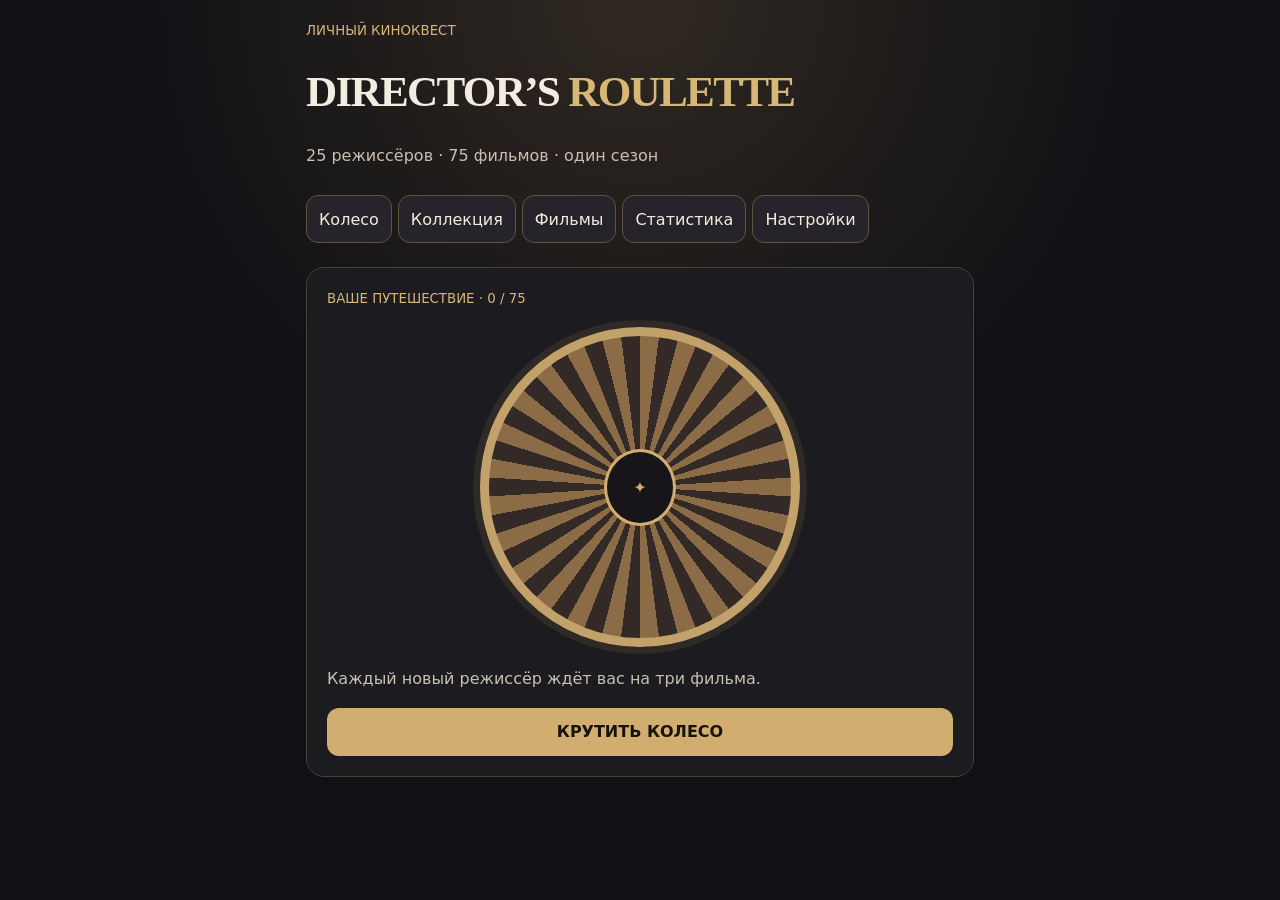
==== app/src/main/assets/index.html @ 2c606062 "Initial Director’s Roulette Android project" ====
<!doctype html><html lang="ru"><head><meta charset="utf-8"><meta name="viewport" content="width=device-width,initial-scale=1,viewport-fit=cover"><title>Director’s Roulette</title><link rel="stylesheet" href="style.css"></head><body><main><header><small>ЛИЧНЫЙ КИНОКВЕСТ</small><h1>DIRECTOR’S <em>ROULETTE</em></h1><p>25 режиссёров · 75 фильмов · один сезон</p></header><nav><button data-page="home">Колесо</button><button data-page="collection">Коллекция</button><button data-page="library">Фильмы</button><button data-page="stats">Статистика</button><button data-page="settings">Настройки</button></nav><section id="content"></section></main><script src="engine.js"></script><script src="app.js"></script></body></html>
---- app/src/main/assets/style.css ----
:root{color-scheme:dark;font:16px system-ui;background:#101015;color:#f3ece0}*{box-sizing:border-box}body{margin:0;background:radial-gradient(circle at top,#302921,#101015 48%)}main{max-width:700px;margin:auto;padding:20px 16px 60px}h1{font-family:Georgia,serif;font-size:clamp(1.7rem,7vw,2.7rem);line-height:1.1;letter-spacing:-.04em}em,small{color:#d6b778}em{font-style:normal}p{color:#c9c0b2;line-height:1.55}nav{display:flex;gap:6px;overflow-x:auto;padding:10px 0}button,select{font:inherit;color:inherit;background:#27232a;border:1px solid #625341;border-radius:12px;padding:12px;min-height:48px}button{cursor:pointer}button:disabled{opacity:.45}button.primary{background:#d1ad70;color:#17120c;font-weight:700;width:100%;border:0}.card{padding:20px;border:1px solid #4a4035;background:#1c1b20;border-radius:18px;margin:14px 0}.film{padding:16px 0;border-top:1px solid #453d34}.film button{margin:6px 6px 0 0}.wheel{width:min(76vw,320px);aspect-ratio:1;border-radius:50%;margin:20px auto;border:9px solid #c3a16a;background:repeating-conic-gradient(#8c6c46 0deg 7.2deg,#332a28 7.2deg 14.4deg);box-shadow:0 0 0 7px #302a27;display:grid;place-items:center}.wheel span{background:#17151a;border:3px solid #d1ad70;border-radius:50%;padding:26px;color:#d1ad70}h2,h3{font-family:Georgia,serif}label{display:block;margin:14px 0}input[type=file]{max-width:100%}
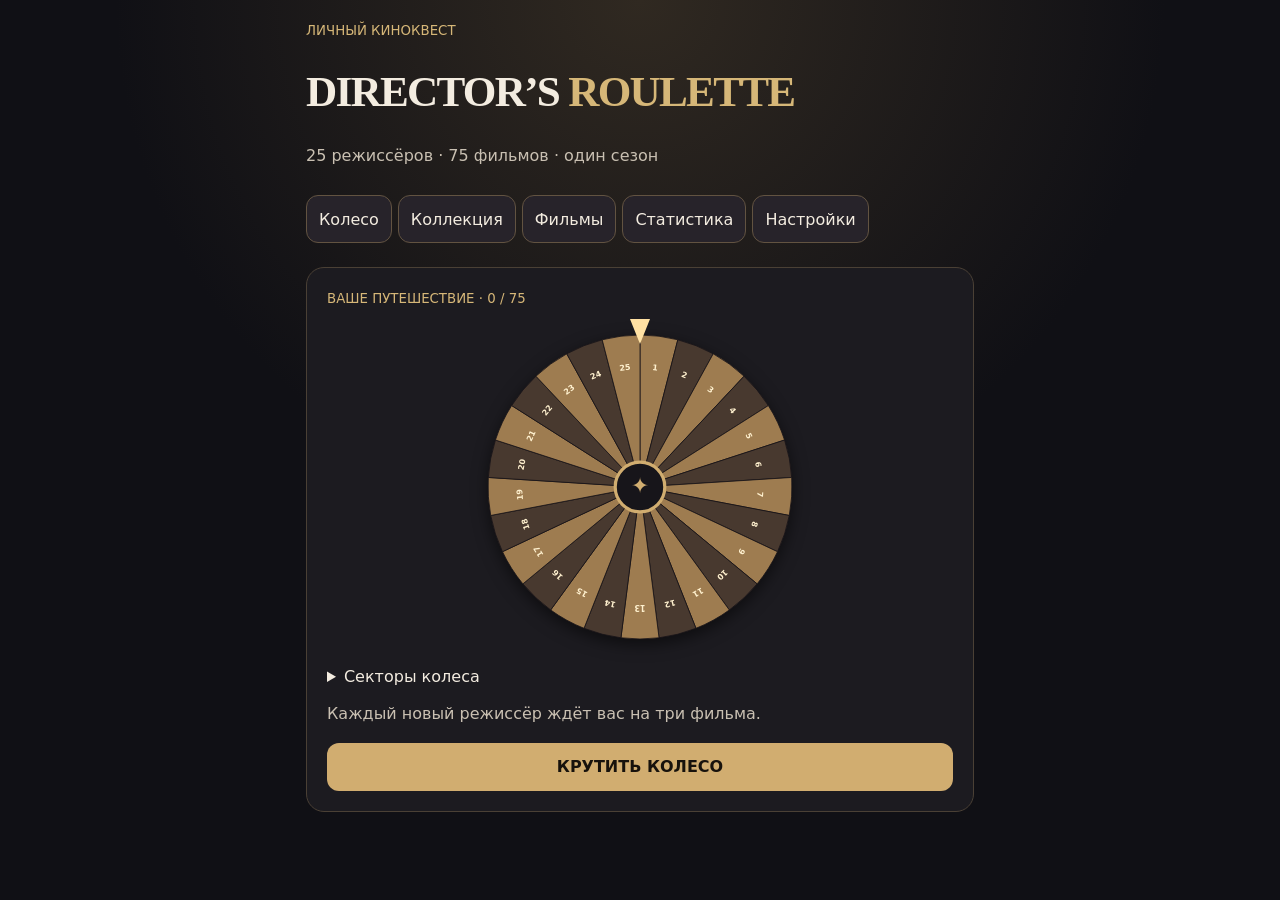
==== commit 04063594: "Align wheel with saved draw and expand collection" ====
--- a/app/src/main/assets/index.html
+++ b/app/src/main/assets/index.html
@@ -1 +1 @@
-<!doctype html><html lang="ru"><head><meta charset="utf-8"><meta name="viewport" content="width=device-width,initial-scale=1,viewport-fit=cover"><title>Director’s Roulette</title><link rel="stylesheet" href="style.css"></head><body><main><header><small>ЛИЧНЫЙ КИНОКВЕСТ</small><h1>DIRECTOR’S <em>ROULETTE</em></h1><p>25 режиссёров · 75 фильмов · один сезон</p></header><nav><button data-page="home">Колесо</button><button data-page="collection">Коллекция</button><button data-page="library">Фильмы</button><button data-page="stats">Статистика</button><button data-page="settings">Настройки</button></nav><section id="content"></section></main><script src="engine.js"></script><script src="app.js"></script></body></html>
+<!doctype html><html lang="ru"><head><meta charset="utf-8"><meta name="viewport" content="width=device-width,initial-scale=1,viewport-fit=cover"><title>Director’s Roulette</title><link rel="stylesheet" href="style.css"></head><body><main><header><small>ЛИЧНЫЙ КИНОКВЕСТ</small><h1>DIRECTOR’S <em>ROULETTE</em></h1><p>25 режиссёров · 75 фильмов · один сезон</p></header><nav><button data-page="home">Колесо</button><button data-page="collection">Коллекция</button><button data-page="library">Фильмы</button><button data-page="stats">Статистика</button><button data-page="settings">Настройки</button></nav><section id="content"></section></main><script src="engine.js"></script><script src="wheel.js"></script><script src="app.js"></script></body></html>
--- a/app/src/main/assets/style.css
+++ b/app/src/main/assets/style.css
@@ -1 +1,2 @@
 :root{color-scheme:dark;font:16px system-ui;background:#101015;color:#f3ece0}*{box-sizing:border-box}body{margin:0;background:radial-gradient(circle at top,#302921,#101015 48%)}main{max-width:700px;margin:auto;padding:20px 16px 60px}h1{font-family:Georgia,serif;font-size:clamp(1.7rem,7vw,2.7rem);line-height:1.1;letter-spacing:-.04em}em,small{color:#d6b778}em{font-style:normal}p{color:#c9c0b2;line-height:1.55}nav{display:flex;gap:6px;overflow-x:auto;padding:10px 0}button,select{font:inherit;color:inherit;background:#27232a;border:1px solid #625341;border-radius:12px;padding:12px;min-height:48px}button{cursor:pointer}button:disabled{opacity:.45}button.primary{background:#d1ad70;color:#17120c;font-weight:700;width:100%;border:0}.card{padding:20px;border:1px solid #4a4035;background:#1c1b20;border-radius:18px;margin:14px 0}.film{padding:16px 0;border-top:1px solid #453d34}.film button{margin:6px 6px 0 0}.wheel{width:min(76vw,320px);aspect-ratio:1;border-radius:50%;margin:20px auto;border:9px solid #c3a16a;background:repeating-conic-gradient(#8c6c46 0deg 7.2deg,#332a28 7.2deg 14.4deg);box-shadow:0 0 0 7px #302a27;display:grid;place-items:center}.wheel span{background:#17151a;border:3px solid #d1ad70;border-radius:50%;padding:26px;color:#d1ad70}h2,h3{font-family:Georgia,serif}label{display:block;margin:14px 0}input[type=file]{max-width:100%}
+.wheel-wrap{position:relative;width:min(76vw,320px);margin:20px auto}.wheel-svg{display:block;width:100%;filter:drop-shadow(0 5px 8px #0008)}.wheel-pointer{position:absolute;top:-8px;left:50%;transform:translateX(-50%);width:0;height:0;border-left:10px solid transparent;border-right:10px solid transparent;border-top:25px solid #ffe1a3;z-index:1}.wheel-list{columns:2;padding-left:25px;color:#ded0b8;font-size:.85rem}.wheel-list li{padding:4px}
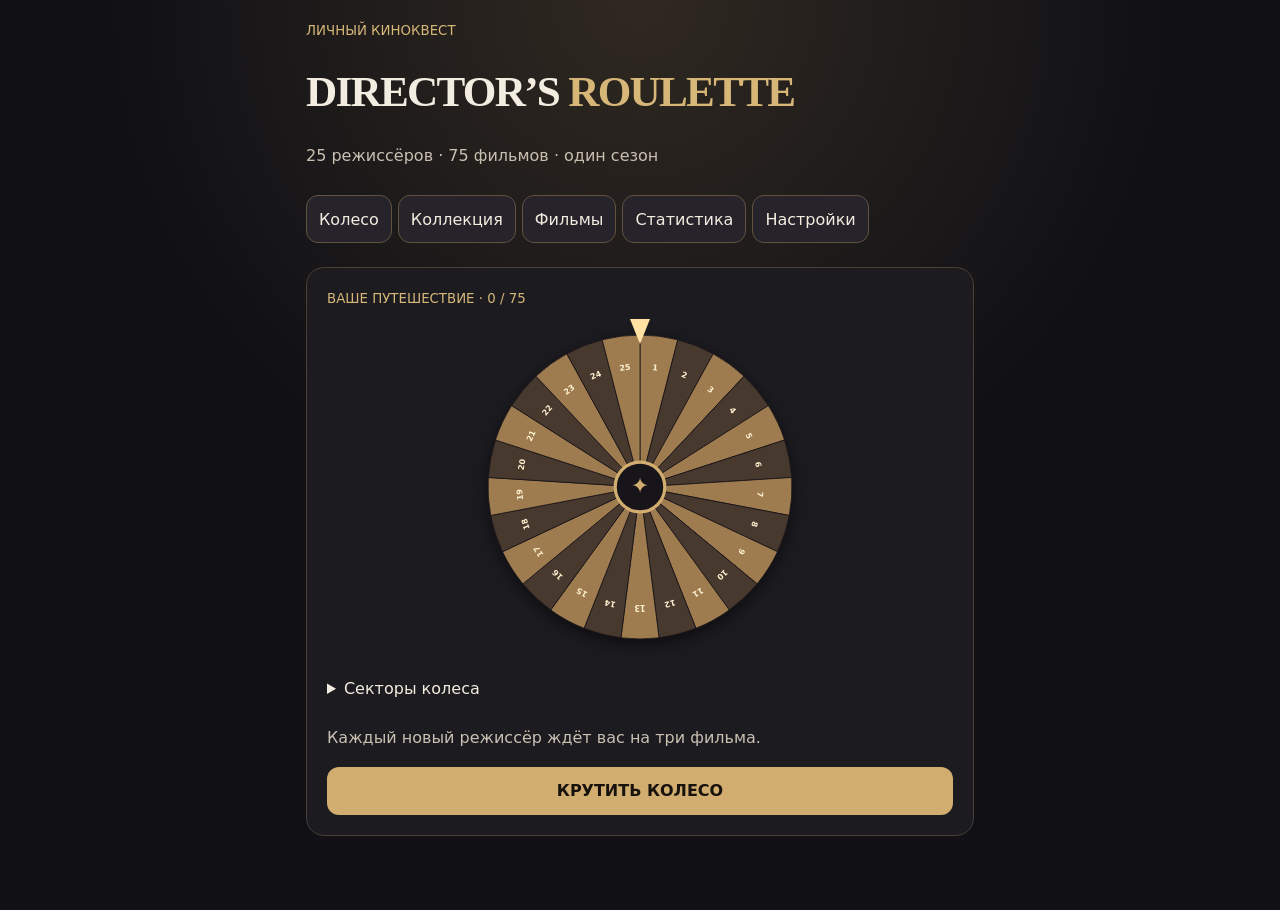
==== commit 8b71cf1a: "Improve film details, statistics, and save validation" ====
--- a/app/src/main/assets/index.html
+++ b/app/src/main/assets/index.html
@@ -1 +1 @@
-<!doctype html><html lang="ru"><head><meta charset="utf-8"><meta name="viewport" content="width=device-width,initial-scale=1,viewport-fit=cover"><title>Director’s Roulette</title><link rel="stylesheet" href="style.css"></head><body><main><header><small>ЛИЧНЫЙ КИНОКВЕСТ</small><h1>DIRECTOR’S <em>ROULETTE</em></h1><p>25 режиссёров · 75 фильмов · один сезон</p></header><nav><button data-page="home">Колесо</button><button data-page="collection">Коллекция</button><button data-page="library">Фильмы</button><button data-page="stats">Статистика</button><button data-page="settings">Настройки</button></nav><section id="content"></section></main><script src="engine.js"></script><script src="wheel.js"></script><script src="app.js"></script></body></html>
+<!doctype html><html lang="ru"><head><meta charset="utf-8"><meta name="viewport" content="width=device-width,initial-scale=1,viewport-fit=cover"><title>Director’s Roulette</title><link rel="stylesheet" href="style.css"></head><body><main><header><small>ЛИЧНЫЙ КИНОКВЕСТ</small><h1>DIRECTOR’S <em>ROULETTE</em></h1><p>25 режиссёров · 75 фильмов · один сезон</p></header><nav><button data-page="home">Колесо</button><button data-page="collection">Коллекция</button><button data-page="library">Фильмы</button><button data-page="stats">Статистика</button><button data-page="settings">Настройки</button></nav><section id="content"></section></main><dialog id="filmDialog" aria-label="Информация о фильме"></dialog><script src="engine.js"></script><script src="wheel.js"></script><script src="app.js"></script></body></html>
--- a/app/src/main/assets/style.css
+++ b/app/src/main/assets/style.css
@@ -1,2 +1,4 @@
 :root{color-scheme:dark;font:16px system-ui;background:#101015;color:#f3ece0}*{box-sizing:border-box}body{margin:0;background:radial-gradient(circle at top,#302921,#101015 48%)}main{max-width:700px;margin:auto;padding:20px 16px 60px}h1{font-family:Georgia,serif;font-size:clamp(1.7rem,7vw,2.7rem);line-height:1.1;letter-spacing:-.04em}em,small{color:#d6b778}em{font-style:normal}p{color:#c9c0b2;line-height:1.55}nav{display:flex;gap:6px;overflow-x:auto;padding:10px 0}button,select{font:inherit;color:inherit;background:#27232a;border:1px solid #625341;border-radius:12px;padding:12px;min-height:48px}button{cursor:pointer}button:disabled{opacity:.45}button.primary{background:#d1ad70;color:#17120c;font-weight:700;width:100%;border:0}.card{padding:20px;border:1px solid #4a4035;background:#1c1b20;border-radius:18px;margin:14px 0}.film{padding:16px 0;border-top:1px solid #453d34}.film button{margin:6px 6px 0 0}.wheel{width:min(76vw,320px);aspect-ratio:1;border-radius:50%;margin:20px auto;border:9px solid #c3a16a;background:repeating-conic-gradient(#8c6c46 0deg 7.2deg,#332a28 7.2deg 14.4deg);box-shadow:0 0 0 7px #302a27;display:grid;place-items:center}.wheel span{background:#17151a;border:3px solid #d1ad70;border-radius:50%;padding:26px;color:#d1ad70}h2,h3{font-family:Georgia,serif}label{display:block;margin:14px 0}input[type=file]{max-width:100%}
 .wheel-wrap{position:relative;width:min(76vw,320px);margin:20px auto}.wheel-svg{display:block;width:100%;filter:drop-shadow(0 5px 8px #0008)}.wheel-pointer{position:absolute;top:-8px;left:50%;transform:translateX(-50%);width:0;height:0;border-left:10px solid transparent;border-right:10px solid transparent;border-top:25px solid #ffe1a3;z-index:1}.wheel-list{columns:2;padding-left:25px;color:#ded0b8;font-size:.85rem}.wheel-list li{padding:4px}
+
+dialog{max-width:min(90vw,480px);border:1px solid #625341;border-radius:16px;background:#1c1b20;color:#f3ece0;padding:24px}dialog::backdrop{background:#000b}summary{cursor:pointer;padding:12px 0}li{line-height:1.6}
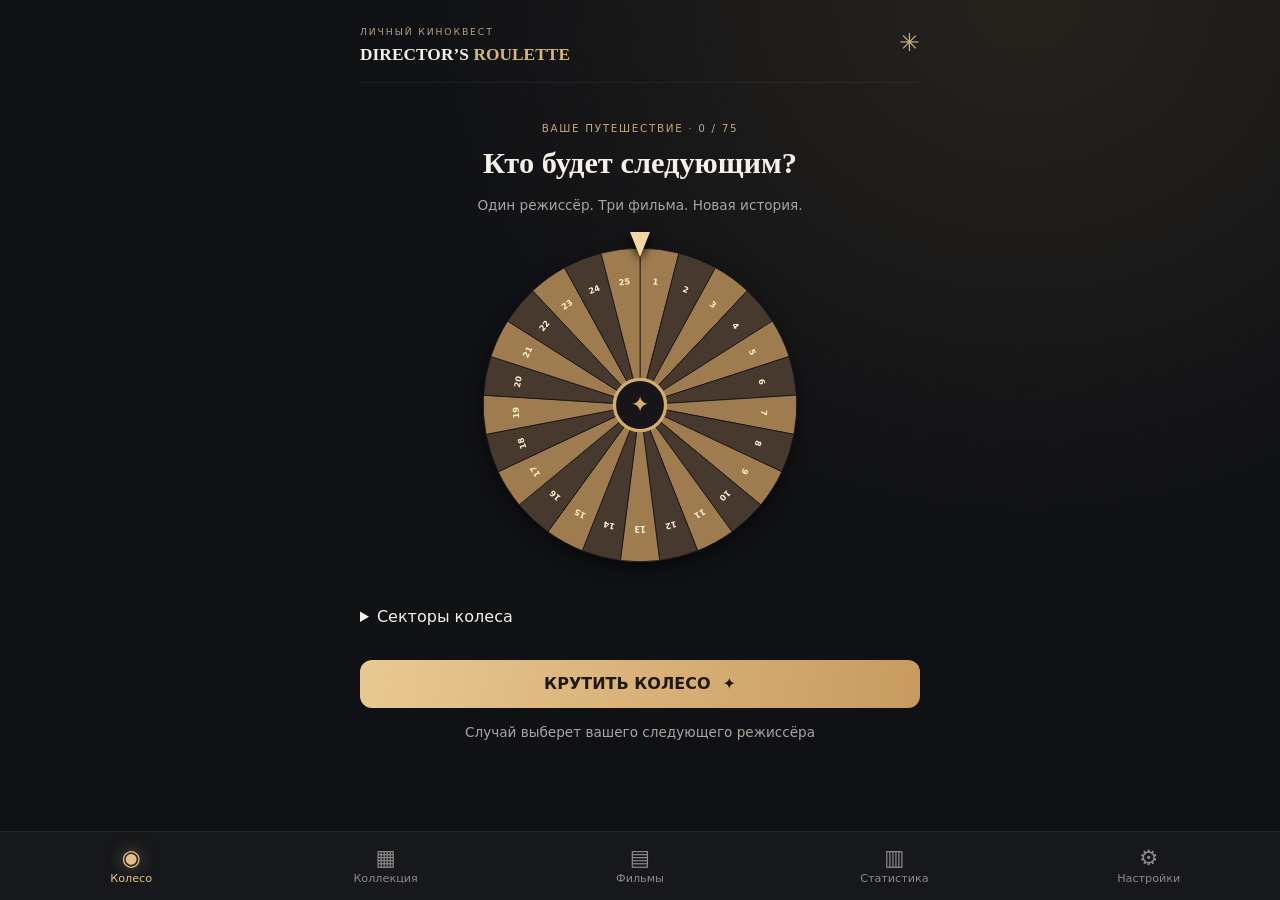
==== commit 2144ac54: "Redesign mobile interface and achievements" ====
--- a/app/src/main/assets/index.html
+++ b/app/src/main/assets/index.html
@@ -1 +1 @@
-<!doctype html><html lang="ru"><head><meta charset="utf-8"><meta name="viewport" content="width=device-width,initial-scale=1,viewport-fit=cover"><title>Director’s Roulette</title><link rel="stylesheet" href="style.css"></head><body><main><header><small>ЛИЧНЫЙ КИНОКВЕСТ</small><h1>DIRECTOR’S <em>ROULETTE</em></h1><p>25 режиссёров · 75 фильмов · один сезон</p></header><nav><button data-page="home">Колесо</button><button data-page="collection">Коллекция</button><button data-page="library">Фильмы</button><button data-page="stats">Статистика</button><button data-page="settings">Настройки</button></nav><section id="content"></section></main><dialog id="filmDialog" aria-label="Информация о фильме"></dialog><script src="engine.js"></script><script src="wheel.js"></script><script src="app.js"></script></body></html>
+<!doctype html><html lang="ru"><head><meta charset="utf-8"><meta name="viewport" content="width=device-width,initial-scale=1,viewport-fit=cover"><meta name="theme-color" content="#101115"><title>Director’s Roulette</title><link rel="stylesheet" href="style.css"></head><body><main><header class="app-header"><div><small>ЛИЧНЫЙ КИНОКВЕСТ</small><h1>DIRECTOR’S <em>ROULETTE</em></h1></div><span class="header-mark" aria-hidden="true">✳</span></header><section id="content"></section></main><nav class="bottom-nav" aria-label="Основная навигация"><button data-page="home"><span aria-hidden="true">◉</span><small>Колесо</small></button><button data-page="collection"><span aria-hidden="true">▦</span><small>Коллекция</small></button><button data-page="library"><span aria-hidden="true">▤</span><small>Фильмы</small></button><button data-page="stats"><span aria-hidden="true">▥</span><small>Статистика</small></button><button data-page="settings"><span aria-hidden="true">⚙</span><small>Настройки</small></button></nav><dialog id="rewardDialog" aria-labelledby="rewardTitle"></dialog><dialog id="filmDialog" aria-label="Информация о фильме"></dialog><dialog id="actionDialog" aria-labelledby="actionTitle"></dialog><script src="engine.js"></script><script src="wheel.js"></script><script src="achievements.js"></script><script src="app.js"></script></body></html>
--- a/app/src/main/assets/style.css
+++ b/app/src/main/assets/style.css
@@ -2,3 +2,6 @@
 .wheel-wrap{position:relative;width:min(76vw,320px);margin:20px auto}.wheel-svg{display:block;width:100%;filter:drop-shadow(0 5px 8px #0008)}.wheel-pointer{position:absolute;top:-8px;left:50%;transform:translateX(-50%);width:0;height:0;border-left:10px solid transparent;border-right:10px solid transparent;border-top:25px solid #ffe1a3;z-index:1}.wheel-list{columns:2;padding-left:25px;color:#ded0b8;font-size:.85rem}.wheel-list li{padding:4px}
 
 dialog{max-width:min(90vw,480px);border:1px solid #625341;border-radius:16px;background:#1c1b20;color:#f3ece0;padding:24px}dialog::backdrop{background:#000b}summary{cursor:pointer;padding:12px 0}li{line-height:1.6}
+.reward-preview{margin:24px -4px 0;padding:20px;border:1px solid #82653e;border-radius:18px;background:linear-gradient(135deg,#3c3023,#211e20 70%)}.reward-preview-heading{display:flex;justify-content:space-between;align-items:center}.reward-preview-heading h3{margin:6px 0 14px;font-size:1.4rem}.reward-preview-heading>strong{font:700 2rem Georgia,serif;color:#f0cd88}.reward-preview-heading>strong span{font:400 .9rem system-ui;color:#c9bca8}.reward-preview-row,.reward-progress-label{display:flex;justify-content:space-between;gap:12px;margin:12px 0;color:#c9c0b2;font-size:.85rem}.reward-preview-row b{color:#f4e6ce;text-align:right}.reward-link{width:100%;margin-top:15px;background:#d1ad70;color:#17120c;font-weight:700;display:flex;justify-content:space-between}.reward-hero{padding:24px 4px 8px}.reward-hero h2{font-size:2rem;margin:8px 0}.reward-total{display:flex;align-items:center;gap:12px;color:#d8c4a2}.reward-total strong{font:700 3rem Georgia,serif;color:#efcc86}.reward-category{margin:30px 0}.reward-category>h3{font-size:1.25rem;margin:0 0 12px}.reward-grid{display:grid;grid-template-columns:repeat(2,minmax(0,1fr));gap:10px}.reward-card{min-width:0;padding:16px;border:1px solid #50483f;border-radius:16px;background:#211f23;display:flex;flex-direction:column}.reward-card.is-unlocked{border-color:#b48d53;background:linear-gradient(145deg,#50402b,#242025);box-shadow:0 5px 20px #0005}.reward-card.is-locked{background:#1a191d;border-color:#39363a}.reward-card-top{display:flex;justify-content:space-between;align-items:center;gap:6px}.reward-icon{display:grid;place-items:center;width:48px;height:48px;flex:none;border-radius:50%;font-size:1.6rem;background:#353034;color:#b1a79b}.is-unlocked .reward-icon{background:#d3ad6d;color:#30200c;box-shadow:0 0 20px #dfb66155}.reward-status{font-size:.72rem;color:#aaa29a;text-align:right}.is-unlocked .reward-status{color:#f5d395}.reward-card h3{font-size:1.06rem;margin:16px 0 4px;overflow-wrap:anywhere}.reward-card p{font-size:.84rem;line-height:1.45;margin:0 0 16px;color:#c9c0b2}.reward-card .reward-progress,.reward-card .reward-date{margin-top:auto}.reward-date{color:#e2c794;font-size:.8rem}.reward-progress-label{margin:8px 0 5px;font-size:.75rem}.reward-progress progress{display:block;width:100%;height:7px;accent-color:#d5b170}.reward-progress progress::-webkit-progress-bar{background:#49413a;border-radius:8px}.reward-progress progress::-webkit-progress-value{background:#d5b170;border-radius:8px}.reward-celebration{text-align:center;min-width:min(75vw,320px)}.reward-celebration h2{font-size:1.8rem}.reward-medal{display:grid;place-items:center;width:104px;height:104px;margin:24px auto;border:3px solid #f4d599;border-radius:50%;background:radial-gradient(circle at 30% 25%,#ffe5a4,#b57c36);color:#40270d;font-size:3rem;box-shadow:0 0 0 10px #c3924933,0 0 45px #d5a45288}.reward-celebration .primary{margin-top:24px}@media(max-width:340px){.reward-grid{grid-template-columns:1fr}}
+/* Mobile app shell */
+:root{background:#101115;color:#f5f0e8}html{min-width:0;overflow-x:hidden}body{min-width:0;background:radial-gradient(ellipse at 80% 0,#26231e 0,#101115 43%);overflow-x:hidden}main{max-width:600px;padding:calc(16px + env(safe-area-inset-top)) 20px calc(102px + env(safe-area-inset-bottom));min-height:100dvh}.app-header{display:flex;justify-content:space-between;align-items:center;margin:0 0 28px;padding:4px 0 18px;border-bottom:1px solid #ffffff0c}.app-header small{font-size:.58rem;letter-spacing:.2em;color:#b6a17d}.app-header h1{font-size:1.08rem;letter-spacing:.005em;margin:6px 0 0;font-family:Georgia,serif}.header-mark{font-size:1.55rem;color:#c9ab78}.bottom-nav{position:fixed;z-index:20;bottom:0;left:0;right:0;display:grid;grid-template-columns:repeat(5,minmax(0,1fr));gap:0;padding:7px max(4px,env(safe-area-inset-right)) calc(7px + env(safe-area-inset-bottom)) max(4px,env(safe-area-inset-left));background:#18191df5;border-top:1px solid #ffffff14;backdrop-filter:blur(18px);overflow:visible}.bottom-nav button{display:flex;align-items:center;justify-content:center;flex-direction:column;gap:3px;min-width:0;min-height:54px;padding:3px 0;border:0;border-radius:9px;background:transparent;color:#8d8b8a}.bottom-nav button span{font-size:1.35rem;line-height:1}.bottom-nav button small{color:inherit;font-size:clamp(.58rem,2.5vw,.7rem);white-space:nowrap}.bottom-nav button.active{color:#e4c088}.bottom-nav button.active span{text-shadow:0 0 16px #d9b57988}button,select{border-color:#ffffff20;background:#27272b;border-radius:12px}button.primary{background:linear-gradient(100deg,#e9c993,#c79b60);color:#211911}.card{background:#1b1c20;border:0;border-radius:18px;padding:19px;margin:12px 0}.card h2,.card h3{margin:0 0 12px}p{line-height:1.5}.wheel-intro{text-align:center;margin:34px 0 12px}.wheel-intro small,.section-heading small,.film-body>small{font-size:.65rem;letter-spacing:.16em;color:#c5a97d}.wheel-intro h2{font-size:1.9rem;margin:10px 0 5px}.wheel-intro p,.wheel-caption,.section-hint{font-size:.85rem;color:#a9a6a0}.wheel-wrap{width:min(80vw,330px);margin:25px auto}.wheel-pointer{border-top-color:#f3d6a2;filter:drop-shadow(0 3px 5px #000)}.wheel-list{columns:2}.spin-button{display:flex;justify-content:center;gap:12px;align-items:center;margin-top:22px}.wheel-caption{text-align:center}.director-hero{display:grid;grid-template-columns:110px 1fr;gap:18px;align-items:end;margin:8px 0 20px}.director-hero h2{font-size:clamp(1.7rem,7vw,2.4rem);line-height:1.04;margin:9px 0}.director-hero p{margin:0;font-size:.8rem}.director-art{height:150px;border-radius:12px;background:linear-gradient(145deg,#a57f51,#3d3028 65%,#202026);display:flex;flex-direction:column;justify-content:space-between;padding:11px;overflow:hidden}.director-art span,.director-art small{font-size:.5rem;letter-spacing:.15em;color:#eee0cb}.director-art strong{font:3.2rem Georgia,serif;color:#f7e5c7}.director-copy p{font-size:.9rem}.director-copy details{font-size:.85rem;color:#d8bc8c}.section-heading{display:flex;justify-content:space-between;align-items:end;margin:27px 0 4px}.section-heading h3{font-size:1.4rem;margin:5px 0}.section-heading b{color:#dec18d}.film{display:flex;gap:14px;align-items:stretch;background:#1c1d21;border:0;border-radius:15px;padding:12px;margin:10px 0}.film-cover{width:76px;min-height:116px;flex:none;border-radius:8px;padding:9px;background:linear-gradient(155deg,#8a6e4d,#28262a 75%);display:flex;flex-direction:column;justify-content:space-between;overflow:hidden}.film-cover span,.film-cover small{font-size:.52rem;letter-spacing:.08em;color:#e9d7bb}.film-cover b{font:700 .8rem Georgia,serif;overflow-wrap:anywhere}.film-body{min-width:0;flex:1}.film-body h3{margin:5px 0;font:600 1rem system-ui;overflow-wrap:anywhere}.film-body p{margin:5px 0;font-size:.76rem}.film-actions{display:flex;gap:5px;flex-wrap:wrap}.film-actions button,.film-score button{font-size:.72rem;min-height:37px;padding:8px;margin:5px 0 0}.film-actions .film-primary{color:#edd3a7;background:#3d3328}.film-score{color:#e3c285;font-weight:700}.text-button{border:0;background:transparent;color:#cba975;font-size:.75rem;min-height:36px;padding:4px 0;margin:0!important}.result-hero{text-align:center;padding:24px 0 12px}.result-hero h2{font-size:2rem;margin:10px 0}.result-star{display:grid;place-items:center;margin:0 auto 20px;width:80px;height:80px;border-radius:50%;color:#f0d6a5;font-size:2.6rem;background:#51412e;animation:result-in .6s ease-out}.result-score{display:flex;align-items:center;justify-content:center;gap:12px;margin:24px 0;color:#b6afa5}.result-score strong{font:2.6rem Georgia,serif;color:#e3c18a}.result-score span{text-align:left;font-size:.8rem}.result-film{display:flex;justify-content:space-between;gap:12px;padding:12px 0;border-top:1px solid #ffffff12}.result-film b{white-space:nowrap;color:#e4c18a}@keyframes result-in{from{opacity:0;transform:scale(.7)}to{opacity:1;transform:scale(1)}}dialog{width:min(92vw,480px);max-height:min(88dvh,760px);overflow:auto;padding:24px;background:#222226;border:1px solid #ffffff1a;border-radius:20px}dialog::backdrop{background:#08090bd9}.dialog-content h2{margin:10px 0;font-size:1.65rem}.dialog-content p{font-size:.9rem}.dialog-actions{display:flex;gap:10px;margin-top:22px}.dialog-actions button{flex:1;min-width:0}.dialog-actions .primary{width:auto}.rating-value{text-align:center;font:2.8rem Georgia,serif;color:#eac993;margin:16px 0}.rating-value span{font:1rem system-ui;color:#999}.rating-grid{display:grid;grid-template-columns:repeat(5,minmax(0,1fr));gap:5px}.rating-grid button{padding:8px 2px;min-height:43px;font-size:.85rem}.rating-grid button[aria-pressed=true]{background:#d6b782;color:#211911;border-color:#d6b782}.reward-preview{margin:24px 0 0}.reward-grid{gap:10px}@media(max-width:340px){main{padding-left:14px;padding-right:14px}.bottom-nav button small{font-size:.55rem}.director-hero{grid-template-columns:90px 1fr}.director-art{height:132px}.film-cover{width:64px}.film{gap:10px}.reward-grid{grid-template-columns:1fr 1fr}}@media(prefers-reduced-motion:reduce){.result-star{animation:none}*{scroll-behavior:auto!important}}
